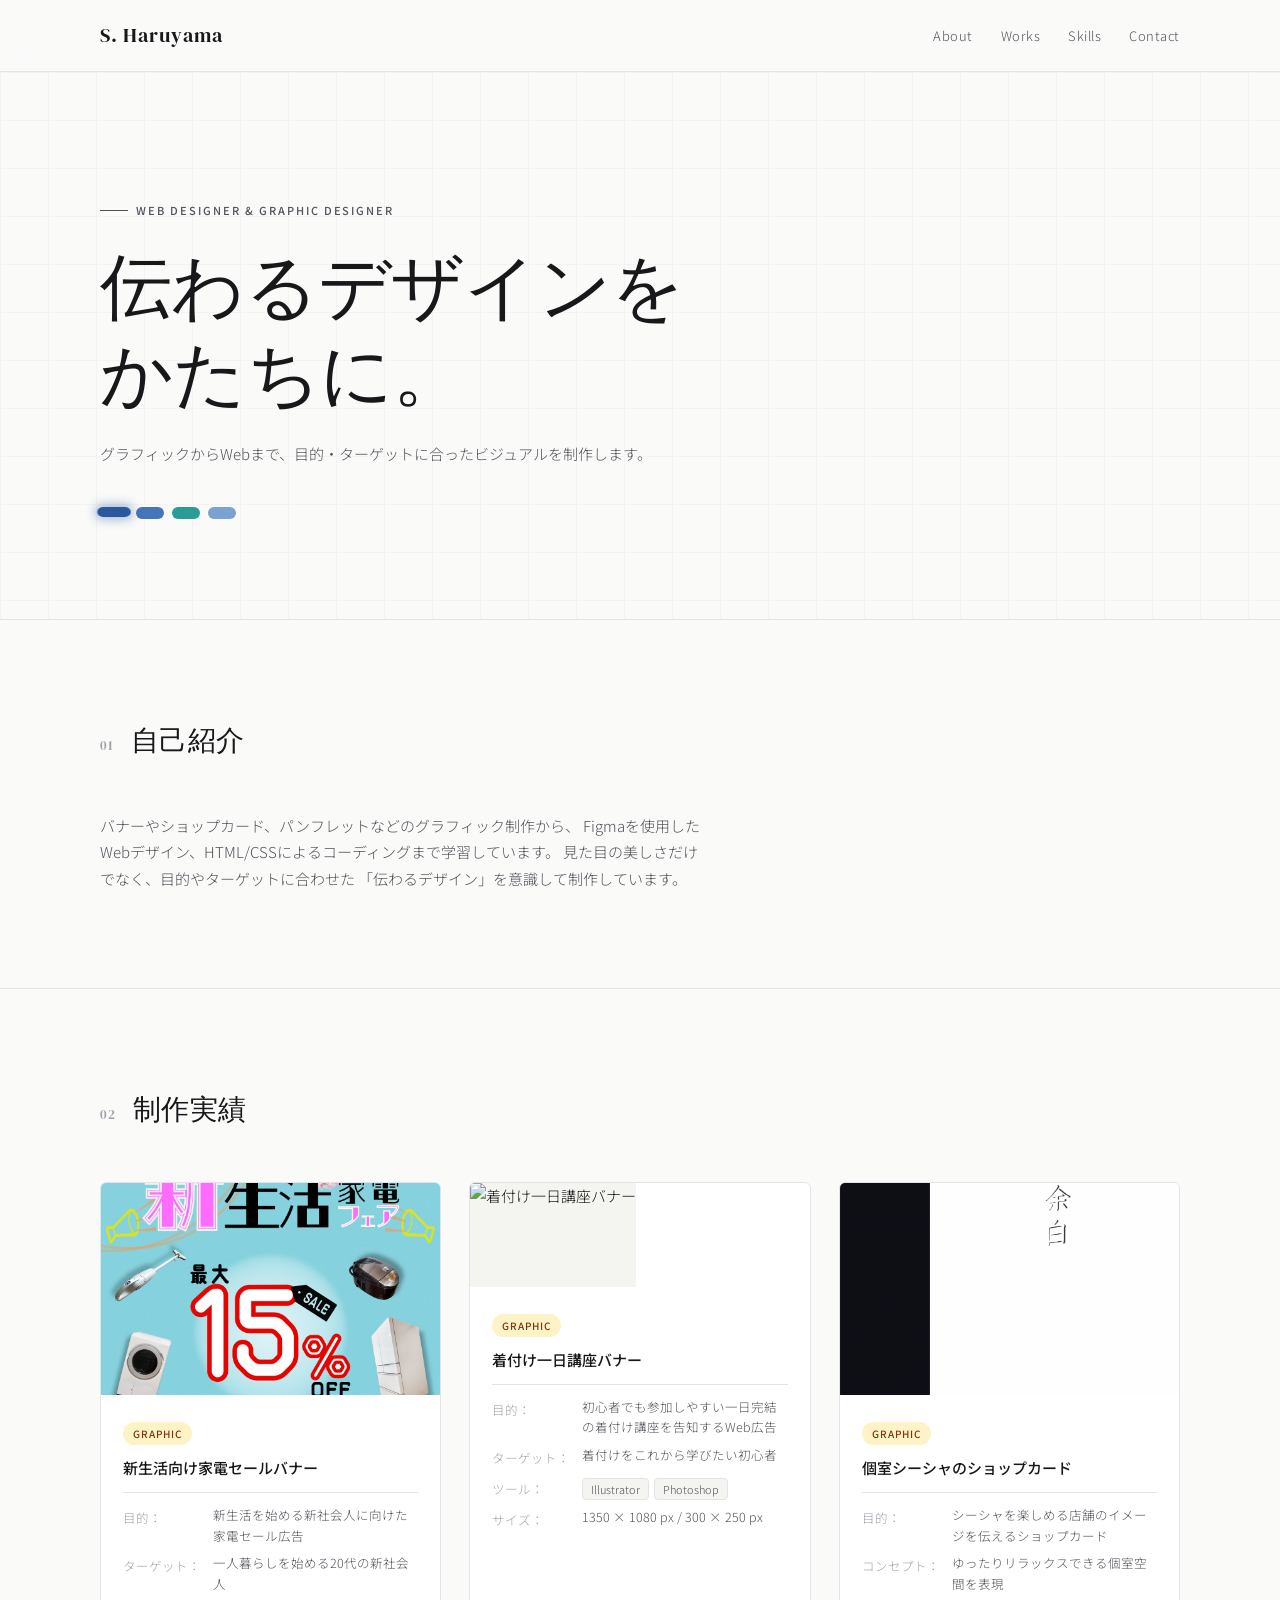
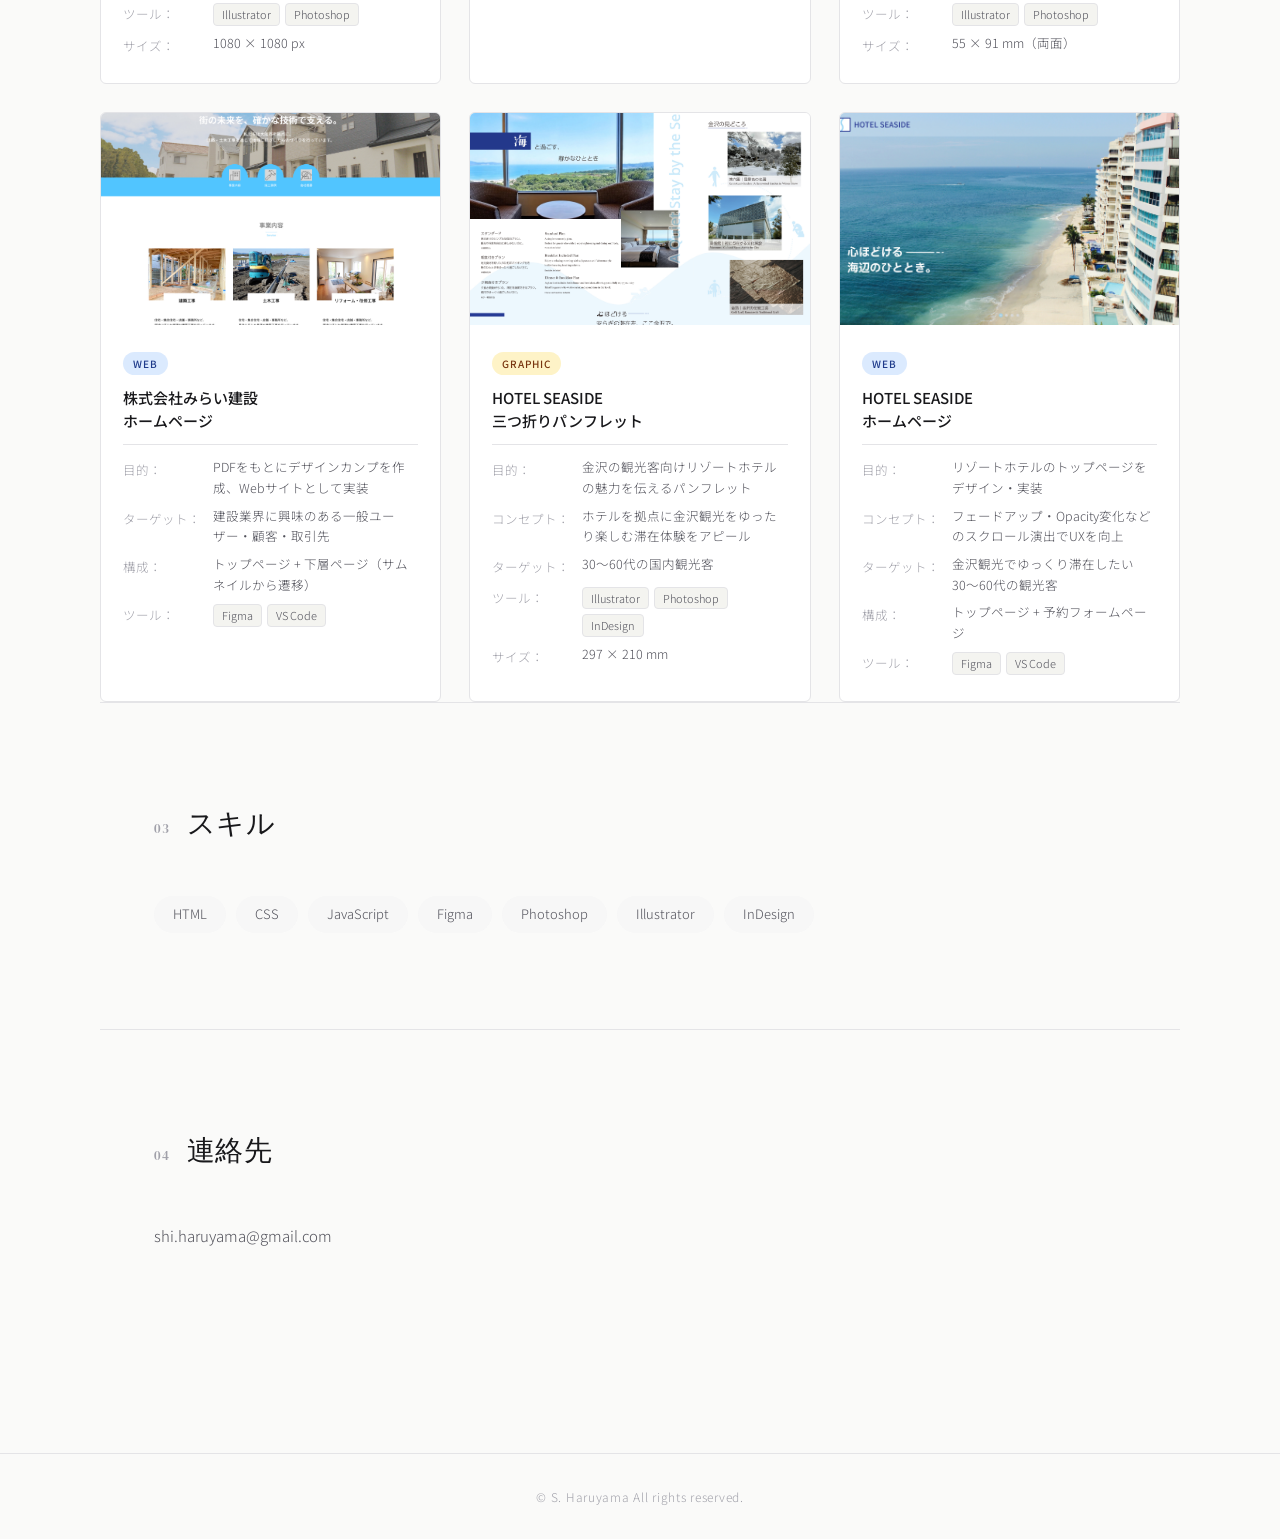
==== index.html @ 465e644e "first commit" ====
<!DOCTYPE html>
<html lang="ja">

<head>
  <meta charset="UTF-8">
  <meta name="viewport" content="width=device-width, initial-scale=1.0">
  <title>Portfolio — Web Designer / Graphic Designer</title>
  <link rel="preconnect" href="https://fonts.googleapis.com">
  <link rel="preconnect" href="https://fonts.gstatic.com" crossorigin>
  <link
    href="https://fonts.googleapis.com/css2?family=DM+Serif+Display:ital@0;1&family=Noto+Sans+JP:wght@300;400;500&display=swap"
    rel="stylesheet">
  <link rel="stylesheet" href="style.css">
</head>

<body>

  <header class="header">
    <div class="container header__inner">
      <h1 class="logo">S. Haruyama</h1>
      <nav aria-label="メインナビゲーション">
        <ul class="nav">
          <li><a href="#about">About</a></li>
          <li><a href="#works">Works</a></li>
          <li><a href="#skills">Skills</a></li>
          <li><a href="#contact">Contact</a></li>
        </ul>
      </nav>
    </div>
  </header>

  <main>

    <!-- HERO -->
    <section class="hero" id="hero" aria-label="イントロダクション">
      <div class="hero__cells" id="cellsLayer" aria-hidden="true"></div>
      <div class="hero__grid-lines" aria-hidden="true"></div>

      <div class="container hero__inner">
        <p class="hero__eyebrow">Web Designer &amp; Graphic Designer</p>
        <h2 class="hero__title">
          伝わるデザインを<br>
          かたちに。
        </h2>
        <p class="hero__desc">
          グラフィックからWebまで、目的・ターゲットに合ったビジュアルを制作します。
        </p>
        <div class="hero__palette" role="group" aria-label="カラーモード選択">
          <button class="palette-btn is-active" data-color="0" aria-label="カラー1（ネイビー）"></button>
          <button class="palette-btn" data-color="1" aria-label="カラー2（ブルー）"></button>
          <button class="palette-btn" data-color="2" aria-label="カラー3（ティール）"></button>
          <button class="palette-btn" data-color="3" aria-label="カラー4（スカイ）"></button>
        </div>
      </div>
    </section>

    <!-- ABOUT -->
    <section id="about" class="section">
      <div class="container">
        <div class="section__header">
          <span class="section__num" aria-hidden="true">01</span>
          <h2 class="section__title">自己紹介</h2>
        </div>
        <p class="about__text">
          バナーやショップカード、パンフレットなどのグラフィック制作から、
          Figmaを使用したWebデザイン、HTML/CSSによるコーディングまで学習しています。
          見た目の美しさだけでなく、目的やターゲットに合わせた
          「伝わるデザイン」を意識して制作しています。
        </p>
      </div>
    </section>

    <!-- WORKS -->
    <section id="works" class="section">
      <div class="container">
        <div class="section__header">
          <span class="section__num" aria-hidden="true">02</span>
          <h2 class="section__title">制作実績</h2>
        </div>

        <div class="works-grid">

          <!-- 作品1 -->
          <article class="work">
            <a href="work01.html" class="link-underline">
              <div class="work__thumb">
                <img src="image/kaden_banner.jpg" alt="新生活向け家電セールバナー">
              </div>
            </a>
            <div class="work__body">
              <div><span class="work__tag work__tag--graphic">Graphic</span></div>
              <a href="work01.html" class="link-underline">
                <h3 class="work__title">新生活向け家電セールバナー</h3>
              </a>
              <hr class="work__divider">
              <dl class="work__info">
                <dt>目的<span aria-hidden="true">：</span></dt>
                <dd>新生活を始める新社会人に向けた家電セール広告</dd>
                <dt>ターゲット<span aria-hidden="true">：</span></dt>
                <dd>一人暮らしを始める20代の新社会人</dd>
                <dt>ツール<span aria-hidden="true">：</span></dt>
                <dd>
                  <div class="badges"><span class="badge">Illustrator</span><span class="badge">Photoshop</span></div>
                </dd>
                <dt>サイズ<span aria-hidden="true">：</span></dt>
                <dd>1080 × 1080 px</dd>
              </dl>
            </div>
          </article>

          <!-- 作品2 -->
          <article class="work">
            <a href="work02.html" class="link-underline">
              <div class="work__thumb">
                <img src="image/kituke_banner.jpg" alt="着付け一日講座バナー">
              </div>
            </a>
            <div class="work__body">
              <div><span class="work__tag work__tag--graphic">Graphic</span></div>
              <a href="work02.html" class="link-underline">
                <h3 class="work__title">着付け一日講座バナー</h3>
              </a>
              <hr class="work__divider">
              <dl class="work__info">
                <dt>目的<span aria-hidden="true">：</span></dt>
                <dd>初心者でも参加しやすい一日完結の着付け講座を告知するWeb広告</dd>
                <dt>ターゲット<span aria-hidden="true">：</span></dt>
                <dd>着付けをこれから学びたい初心者</dd>
                <dt>ツール<span aria-hidden="true">：</span></dt>
                <dd>
                  <div class="badges"><span class="badge">Illustrator</span><span class="badge">Photoshop</span></div>
                </dd>
                <dt>サイズ<span aria-hidden="true">：</span></dt>
                <dd>1350 × 1080 px / 300 × 250 px</dd>
              </dl>
            </div>
          </article>

          <!-- 作品3 -->
          <article class="work">
            <a href="work03.html" class="link-underline">
              <div class="work__thumb">
                <img src="image/yohaku_shisha.png" alt="個室シーシャのショップカード">
              </div>
            </a>
            <div class="work__body">
              <div><span class="work__tag work__tag--graphic">Graphic</span></div>
              <a href="work03.html" class="link-underline">
                <h3 class="work__title">個室シーシャのショップカード</h3>
              </a>
              <hr class="work__divider">
              <dl class="work__info">
                <dt>目的<span aria-hidden="true">：</span></dt>
                <dd>シーシャを楽しめる店舗のイメージを伝えるショップカード</dd>
                <dt>コンセプト<span aria-hidden="true">：</span></dt>
                <dd>ゆったりリラックスできる個室空間を表現</dd>
                <dt>ツール<span aria-hidden="true">：</span></dt>
                <dd>
                  <div class="badges"><span class="badge">Illustrator</span><span class="badge">Photoshop</span></div>
                </dd>
                <dt>サイズ<span aria-hidden="true">：</span></dt>
                <dd>55 × 91 mm（両面）</dd>
              </dl>
            </div>
          </article>

          <!-- 作品4 -->
          <article class="work">
            <a href="https://shiharuyama.github.io/mirai/" target="_blank" rel="noopener" class="link-underline">
              <div class="work__thumb">
                <img src="image/mirai_PC.jpg" alt="株式会社みらい建設 ホームページ">
              </div>
            </a>
            <div class="work__body">
              <div><span class="work__tag work__tag--web">Web</span></div>
              <a href="https://shiharuyama.github.io/mirai/" target="_blank" rel="noopener" class="link-underline">
                <h3 class="work__title">株式会社みらい建設<br>ホームページ</h3>
              </a>
              <hr class="work__divider">
              <dl class="work__info">
                <dt>目的<span aria-hidden="true">：</span></dt>
                <dd>PDFをもとにデザインカンプを作成、Webサイトとして実装</dd>
                <dt>ターゲット<span aria-hidden="true">：</span></dt>
                <dd>建設業界に興味のある一般ユーザー・顧客・取引先</dd>
                <dt>構成<span aria-hidden="true">：</span></dt>
                <dd>トップページ + 下層ページ（サムネイルから遷移）</dd>
                <dt>ツール<span aria-hidden="true">：</span></dt>
                <dd>
                  <div class="badges"><span class="badge">Figma</span><span class="badge">VS Code</span></div>
                </dd>
              </dl>
            </div>
          </article>

          <!-- 作品5 -->
          <article class="work">
            <a href="work05.html" class="link-underline">
              <div class="work__thumb">
                <img src="image/hotel_pamphlet2.jpg" alt="HOTEL SEASIDE 三つ折りパンフレット">
              </div>
            </a>
            <div class="work__body">
              <div><span class="work__tag work__tag--graphic">Graphic</span></div>
              <a href="work05.html" class="link-underline">
                <h3 class="work__title">HOTEL SEASIDE<br>三つ折りパンフレット</h3>
              </a>
              <hr class="work__divider">
              <dl class="work__info">
                <dt>目的<span aria-hidden="true">：</span></dt>
                <dd>金沢の観光客向けリゾートホテルの魅力を伝えるパンフレット</dd>
                <dt>コンセプト<span aria-hidden="true">：</span></dt>
                <dd>ホテルを拠点に金沢観光をゆったり楽しむ滞在体験をアピール</dd>
                <dt>ターゲット<span aria-hidden="true">：</span></dt>
                <dd>30〜60代の国内観光客</dd>
                <dt>ツール<span aria-hidden="true">：</span></dt>
                <dd>
                  <div class="badges"><span class="badge">Illustrator</span><span class="badge">Photoshop</span><span
                      class="badge">InDesign</span></div>
                </dd>
                <dt>サイズ<span aria-hidden="true">：</span></dt>
                <dd>297 × 210 mm</dd>
              </dl>
            </div>
          </article>

          <!-- 作品6 -->
          <article class="work">
            <a href="https://shiharuyama.github.io/HOTEL-SEASIDE/" target="_blank" rel="noopener"
              class="link-underline">
              <div class="work__thumb">
                <img src="image/hotel_PC.jpg" alt="HOTEL SEASIDE ホームページ">
              </div>
            </a>
            <div class="work__body">
              <div><span class="work__tag work__tag--web">Web</span></div>
              <a href="https://shiharuyama.github.io/HOTEL-SEASIDE/" target="_blank" rel="noopener"
                class="link-underline">
                <h3 class="work__title">HOTEL SEASIDE<br>ホームページ</h3>
              </a>
              <hr class="work__divider">
              <dl class="work__info">
                <dt>目的<span aria-hidden="true">：</span></dt>
                <dd>リゾートホテルのトップページをデザイン・実装</dd>
                <dt>コンセプト<span aria-hidden="true">：</span></dt>
                <dd>フェードアップ・Opacity変化などのスクロール演出でUXを向上</dd>
                <dt>ターゲット<span aria-hidden="true">：</span></dt>
                <dd>金沢観光でゆっくり滞在したい30〜60代の観光客</dd>
                <dt>構成<span aria-hidden="true">：</span></dt>
                <dd>トップページ + 予約フォームページ</dd>
                <dt>ツール<span aria-hidden="true">：</span></dt>
                <dd>
                  <div class="badges"><span class="badge">Figma</span><span class="badge">VS Code</span></div>
                </dd>
              </dl>
            </div>
          </article>
        </div>
        <!-- SKILLS -->
        <section id="skills" class="section">
          <div class="container">
            <div class="section__header">
              <span class="section__num" aria-hidden="true">03</span>
              <h2 class="section__title">スキル</h2>
            </div>
            <ul class="skills" aria-label="使用ツール・スキル一覧">
              <li>HTML</li>
              <li>CSS</li>
              <li>JavaScript</li>
              <li>Figma</li>
              <li>Photoshop</li>
              <li>Illustrator</li>
              <li>InDesign</li>
            </ul>
          </div>
        </section>

        <!-- CONTACT -->
        <section id="contact" class="section">
          <div class="container">
            <div class="section__header">
              <span class="section__num" aria-hidden="true">04</span>
              <h2 class="section__title">連絡先</h2>
            </div>
            <p class="contact__text">shi.haruyama@gmail.com</p>
          </div>
        </section>

  </main>

  <footer class="footer">
    <p>© S. Haruyama All rights reserved.</p>
  </footer>

  <script src="script.js"></script>

</body>

</html>
---- style.css ----
/* ─────────────────────────────────────
   TOKENS
───────────────────────────────────── */
:root {
    --ink: #18181b;
    --ink-2: #52525b;
    --ink-3: #a1a1aa;
    --paper: #fafaf9;
    --paper-2: #f4f4f0;
    --line: #e4e4e7;
    --tag-graphic-bg: #fef3c7;
    --tag-graphic-tx: #78350f;
    --tag-web-bg: #dbeafe;
    --tag-web-tx: #1e3a8a;
    --transition: .22s ease;

    --c1: #2a589f;
    --c2: #4775ba;
    --c3: #2b9c94;
    --c4: #7ca2d3;

    --cell: 48px;
}

/* ─────────────────────────────────────
   RESET
───────────────────────────────────── */
*,
*::before,
*::after {
    box-sizing: border-box;
    margin: 0;
    padding: 0;
}

html {
    scroll-behavior: smooth;
    -webkit-text-size-adjust: 100%;
}

body {
    font-family: 'Noto Sans JP', 'Hiragino Kaku Gothic ProN', sans-serif;
    font-weight: 300;
    font-size: 15px;
    line-height: 1.75;
    color: var(--ink);
    background: var(--paper);
    overflow-x: hidden;
    line-break: strict;
}

a {
    color: inherit;
    text-decoration: none;
}

/* ─────────────────────────────────────
   LAYOUT
───────────────────────────────────── */
.container {
    width: min(90%, 1080px);
    margin-inline: auto;
}

/* ─────────────────────────────────────
   HEADER
───────────────────────────────────── */
.header {
    position: sticky;
    top: 0;
    z-index: 100;
    background: rgba(250, 250, 249, .70);
    backdrop-filter: blur(12px);
    -webkit-backdrop-filter: blur(12px);
    border-bottom: 1px solid var(--line);
}

.header__inner {
    display: flex;
    align-items: center;
    justify-content: space-between;
    gap: 16px;
    padding-block: 18px;
    flex-wrap: wrap;
}

.logo {
    font-family: 'DM Serif Display', serif;
    font-size: 20px;
    font-weight: 400;
    letter-spacing: .05em;
}

.nav {
    list-style: none;
    display: flex;
    gap: 28px;
}

.nav a {
    font-size: 13px;
    color: var(--ink-2);
    letter-spacing: .04em;
    transition: color var(--transition);
}

.nav a:hover {
    color: var(--ink);
}

/* ─────────────────────────────────────
   HERO
───────────────────────────────────── */
.hero {
    padding: 120px 0 100px;
    position: relative;
    overflow: hidden;
    isolation: isolate;
    display: flex;
    align-items: center;
    min-height: 420px;
}

/* 升目レイヤー */
.hero__cells {
    position: absolute;
    inset: 0;
    display: grid;
    z-index: 0;
    pointer-events: none;
}

.cell {
    width: var(--cell);
    height: var(--cell);
    transition: background-color 0.3s ease;
    will-change: background-color;
}

/* グリッド線 */
.hero__grid-lines {
    position: absolute;
    inset: 0;
    background-image:
        linear-gradient(var(--line) 1px, transparent 1px),
        linear-gradient(90deg, var(--line) 1px, transparent 1px);
    background-size: var(--cell) var(--cell);
    opacity: 0.28;
    pointer-events: none;
    z-index: 1;
}

.hero__inner {
    position: relative;
    z-index: 10;
}

.hero__eyebrow {
    display: inline-flex;
    align-items: center;
    gap: 8px;
    font-size: 11px;
    font-weight: 500;
    letter-spacing: .18em;
    text-transform: uppercase;
    color: var(--ink-2);
    margin-bottom: 24px;
    animation: fadeUp .6s ease both;
}

.hero__eyebrow::before {
    content: '';
    display: block;
    width: 28px;
    height: 1px;
    background: var(--ink-2);
}

.hero__title {
    font-family: 'DM Serif Display', serif;
    font-size: clamp(42px, 6vw, 72px);
    font-weight: 400;
    line-height: 1.2;
    letter-spacing: -.01em;
    margin-bottom: 24px;
    animation: fadeUp .6s .1s ease both;
}

.hero__desc {
    font-size: 15px;
    color: var(--ink-2);
    word-break: keep-all;
    animation: fadeUp .6s .2s ease both;
    margin-bottom: 40px;
}

/* パレットボタン */
.hero__palette {
    display: flex;
    gap: 8px;
    animation: fadeUp .6s .3s ease both;
}

.palette-btn {
    display: block;
    width: 28px;
    height: 12px;
    border-radius: 99px;
    border: none;
    cursor: pointer;
    padding: 0;
    transition: transform 0.2s ease, height 0.2s ease, box-shadow 0.2s ease;
    outline: none;
}

.palette-btn:nth-child(1) {
    background: var(--c1);
}

.palette-btn:nth-child(2) {
    background: var(--c2);
}

.palette-btn:nth-child(3) {
    background: var(--c3);
}

.palette-btn:nth-child(4) {
    background: var(--c4);
}

.palette-btn:hover {
    transform: scaleX(1.15);
    height: 12px;
}

.palette-btn.is-active {
    height: 10px;
    transform: scaleX(1.2);
}

.palette-btn:nth-child(1).is-active {
    box-shadow: 0 0 10px 2px rgba(42, 88, 159, .45);
}

.palette-btn:nth-child(2).is-active {
    box-shadow: 0 0 10px 2px rgba(71, 117, 186, .45);
}

.palette-btn:nth-child(3).is-active {
    box-shadow: 0 0 10px 2px rgba(43, 156, 148, .45);
}

.palette-btn:nth-child(4).is-active {
    box-shadow: 0 0 10px 2px rgba(124, 162, 211, .45);
}

/* ─────────────────────────────────────
   SECTION COMMON
───────────────────────────────────── */
.section {
    padding-block: 96px;
    border-top: 1px solid var(--line);
}

.section__header {
    display: flex;
    align-items: baseline;
    gap: 16px;
    margin-bottom: 48px;
}

.section__num {
    font-family: 'DM Serif Display', serif;
    font-size: 13px;
    color: var(--ink-3);
    letter-spacing: .1em;
}

.section__title {
    font-family: 'DM Serif Display', serif;
    font-size: 28px;
    font-weight: 400;
    letter-spacing: .02em;
}

/* ─────────────────────────────────────
   ABOUT
───────────────────────────────────── */
.about__text {
    max-width: 600px;
    color: var(--ink-2);
}

/* ─────────────────────────────────────
   WORKS GRID
───────────────────────────────────── */
.works-grid {
    display: grid;
    grid-template-columns: repeat(3, 1fr);
    gap: 28px;
}

/* ─────────────────────────────────────
   WORK CARD
───────────────────────────────────── */
.work {
    background: #fff;
    border: 1px solid var(--line);
    border-radius: 6px;
    overflow: hidden;
    display: flex;
    flex-direction: column;
    transition: transform var(--transition), box-shadow var(--transition), border-color var(--transition);
}

.work:hover {
    transform: translateY(-5px);
    box-shadow: 0 12px 32px rgba(0, 0, 0, .07);
    border-color: #d4d4d8;
}

.work__thumb {
    width: 100%;
    aspect-ratio: 16 / 10;
    background: var(--paper-2);
    overflow: hidden;
    flex-shrink: 0;
    position: relative;
}

.work__thumb img {
    width: 100%;
    height: 100%;
    object-fit: cover;
    display: block;
    transition: transform .4s ease;
}

.work:hover .work__thumb img {
    transform: scale(1.04);
}

.work__thumb:not(:has(img))::after,
.work__thumb:has(img[src=""])::after {
    content: 'No Image';
    position: absolute;
    inset: 0;
    display: flex;
    align-items: center;
    justify-content: center;
    font-size: 11px;
    letter-spacing: .1em;
    color: var(--ink-3);
}

.work__body {
    padding: 24px 22px 26px;
    display: flex;
    flex-direction: column;
    gap: 12px;
    flex: 1;
}

.work__tag {
    display: inline-block;
    font-size: 10px;
    font-weight: 500;
    letter-spacing: .1em;
    text-transform: uppercase;
    padding: 3px 10px;
    border-radius: 20px;
}

.work__tag--graphic {
    background: var(--tag-graphic-bg);
    color: var(--tag-graphic-tx);
}

.work__tag--web {
    background: var(--tag-web-bg);
    color: var(--tag-web-tx);
}

.work__title {
    font-size: 15px;
    font-weight: 500;
    line-height: 1.5;
}

.link-underline {
  position: relative;
  display: inline-block;
  width: fit-content;
}

.link-underline::after {
  content: "";
  position: absolute;
  left: 0;
  bottom: -2px;
  width: 100%;
  height: 1px;
  background: currentColor;

  transform: scaleX(0);
  transform-origin: left;
  transition: transform 0.3s ease;
}

.link-underline:hover::after {
  transform: scaleX(1);
}


.work__divider {
    width: 100%;
    height: 1px;
    background: var(--line);
    border: none;
}

.work__info {
    display: grid;
    grid-template-columns: auto 1fr;
    column-gap: 12px;
    row-gap: 7px;
    font-size: 12.5px;
}

.work__info dt {
    color: var(--ink-3);
    white-space: nowrap;
    display: flex;
    align-items: flex-start;
    padding-top: 2px;
}

.work__info dd {
    color: var(--ink-2);
    line-height: 1.65;
}

.badges {
    display: flex;
    flex-wrap: wrap;
    gap: 5px;
    margin-top: 2px;
}

.badge {
    font-size: 11px;
    color: var(--ink-2);
    background: var(--paper-2);
    border: 1px solid var(--line);
    padding: 2px 8px;
    border-radius: 4px;
    line-height: 1.5;
}

/* ─────────────────────────────────────
   SKILLS
───────────────────────────────────── */
.skills {
    list-style: none;
    display: flex;
    flex-wrap: wrap;
    gap: 10px;
}

.skills li {
    font-size: 13px;
    color: var(--ink-2);
    border: 1px solid transparent;
    background: #f7f7f7;
    padding: 6px 18px;
    border-radius: 40px;
    transition: background var(--transition), border-color var(--transition);
}

.skills li:hover {
    background: rgba(0, 0, 0, 0.05);
    border-color: rgba(0, 0, 0, 0.1);
}

/* ─────────────────────────────────────
   CONTACT
───────────────────────────────────── */
.contact__text {
    color: var(--ink-2);
    margin-bottom: 12px;
}
/* ─────────────────────────────────────
   FOOTER
───────────────────────────────────── */
.footer {
    border-top: 1px solid var(--line);
    padding-block: 32px;
    text-align: center;
    font-size: 12px;
    color: var(--ink-3);
    letter-spacing: .06em;
}

/* ─────────────────────────────────────
   ANIMATION
───────────────────────────────────── */
@keyframes fadeUp {
    from {
        opacity: 0;
        transform: translateY(16px);
    }

    to {
        opacity: 1;
        transform: translateY(0);
    }
}

/* ─────────────────────────────────────
   RESPONSIVE
───────────────────────────────────── */
@media (max-width: 960px) {
    .works-grid {
        grid-template-columns: repeat(2, 1fr);
    }
}

@media (max-width: 600px) {
    .header__inner {
        padding-block: 14px;
    }

    .nav {
        gap: 16px;
    }

    .nav a {
        font-size: 12px;
    }

    .hero {
        padding: 72px 0 64px;
    }

    .works-grid {
        grid-template-columns: 1fr;
    }

    .section__title {
        font-size: 22px;
    }

    .section {
        padding-block: 64px;
    }
}
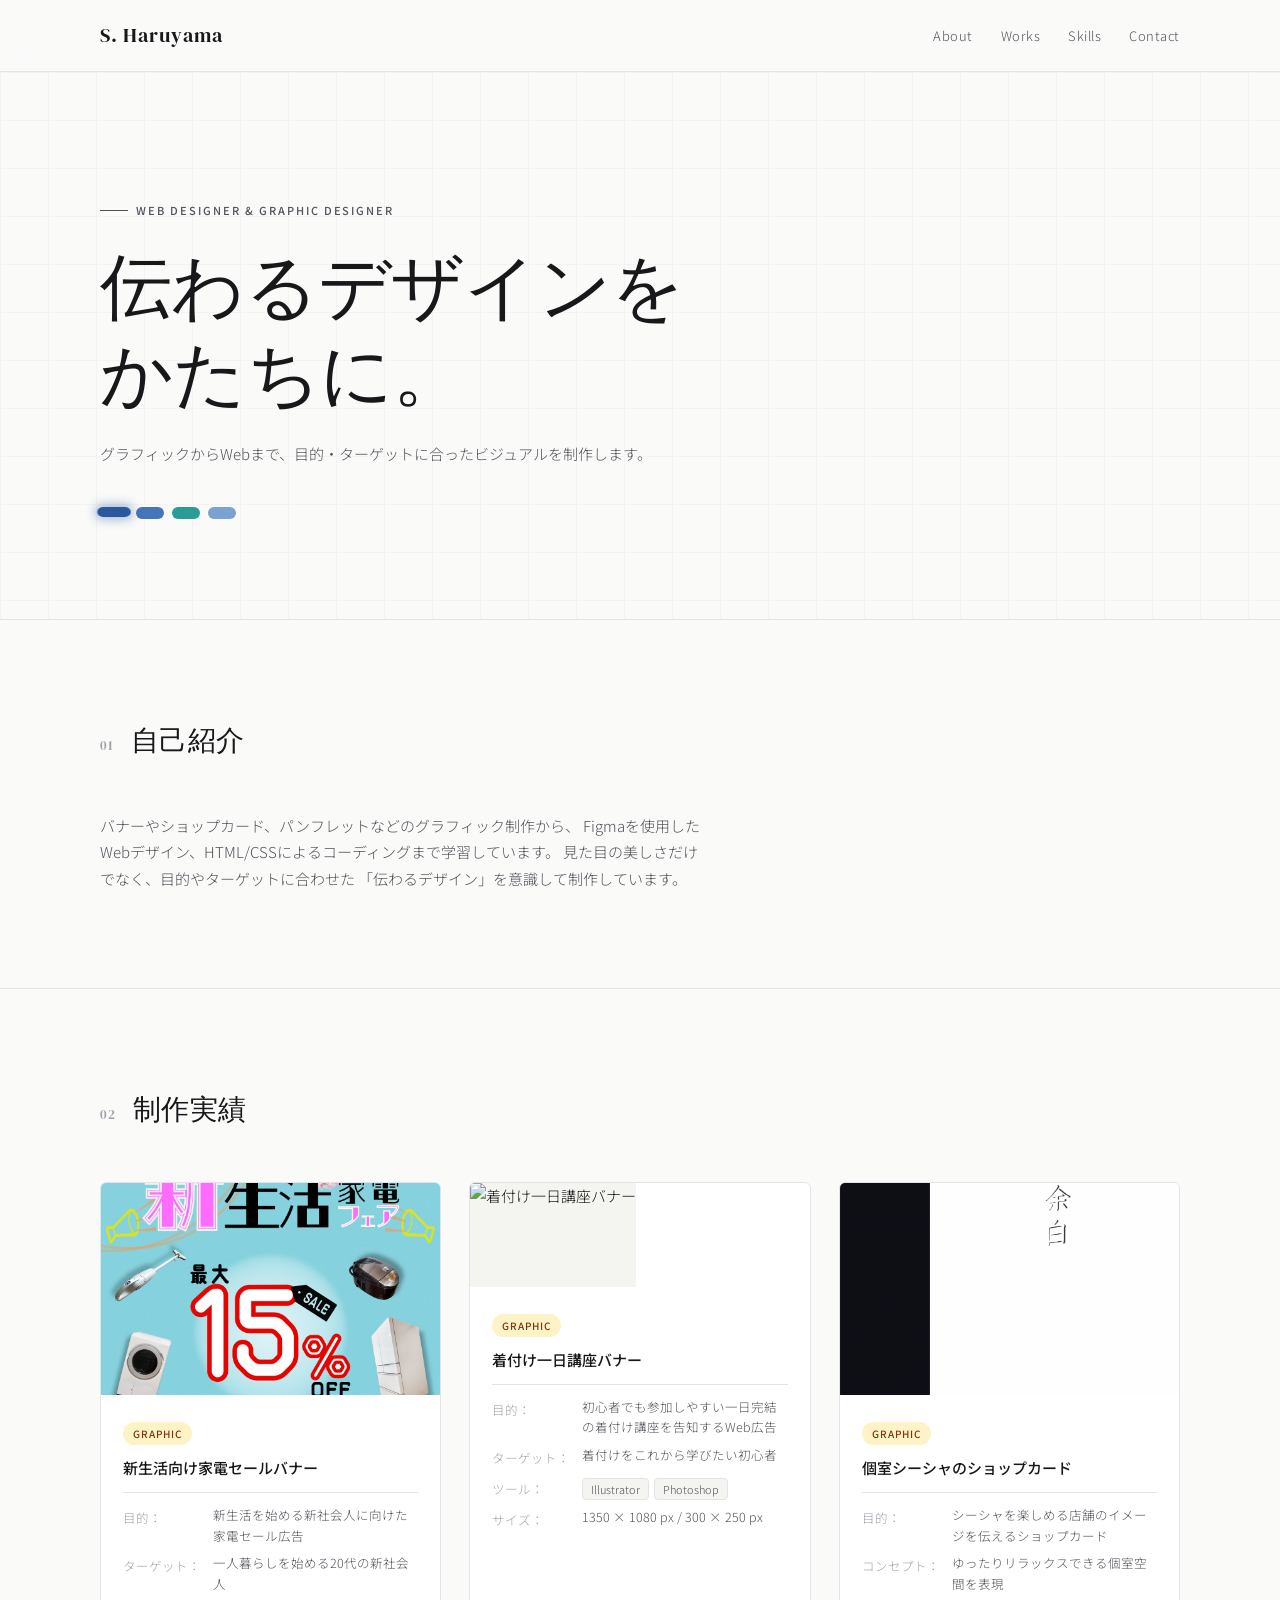
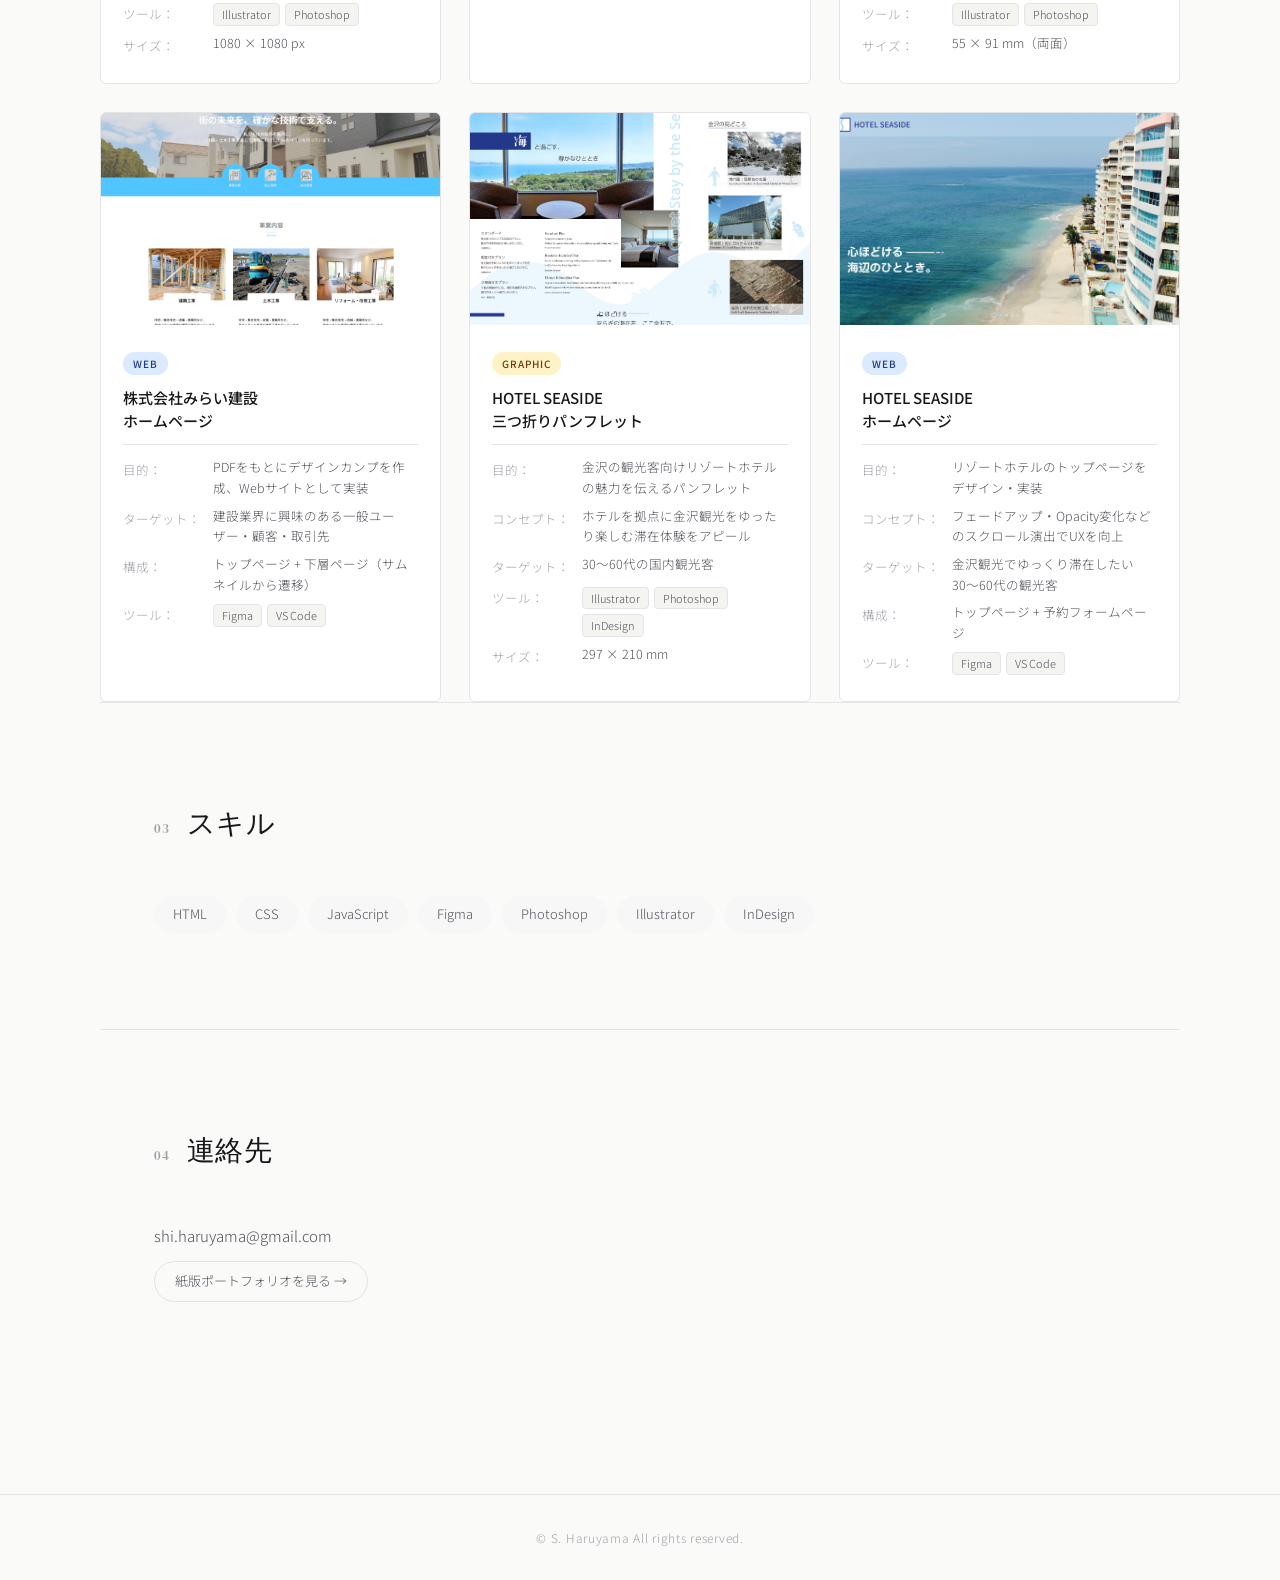
==== commit f88e3952: "add work04, work06, portfolio print link" ====
--- a/index.html
+++ b/index.html
@@ -282,6 +282,9 @@
               <h2 class="section__title">連絡先</h2>
             </div>
             <p class="contact__text">shi.haruyama@gmail.com</p>
+            <a href="https://drive.google.com/file/d/1zNnY1Y2fSuMm6qxOGU6v32nCkeVWgcn7/view?usp=drive_link" target="_blank" rel="noopener" class="portfolio-btn">
+              紙版ポートフォリオを見る →
+            </a>
           </div>
         </section>
 
--- a/style.css
+++ b/style.css
@@ -490,6 +490,22 @@
     color: var(--ink-2);
     margin-bottom: 12px;
 }
+
+.portfolio-btn {
+    display: inline-block;
+    font-size: 13px;
+    color: var(--ink-2);
+    border: 1px solid var(--line);
+    padding: 8px 20px;
+    border-radius: 40px;
+    transition: background var(--transition), border-color var(--transition);
+}
+
+.portfolio-btn:hover {
+    background: rgba(0, 0, 0, 0.05);
+    border-color: rgba(0, 0, 0, 0.1);
+}
+
 /* ─────────────────────────────────────
    FOOTER
 ───────────────────────────────────── */
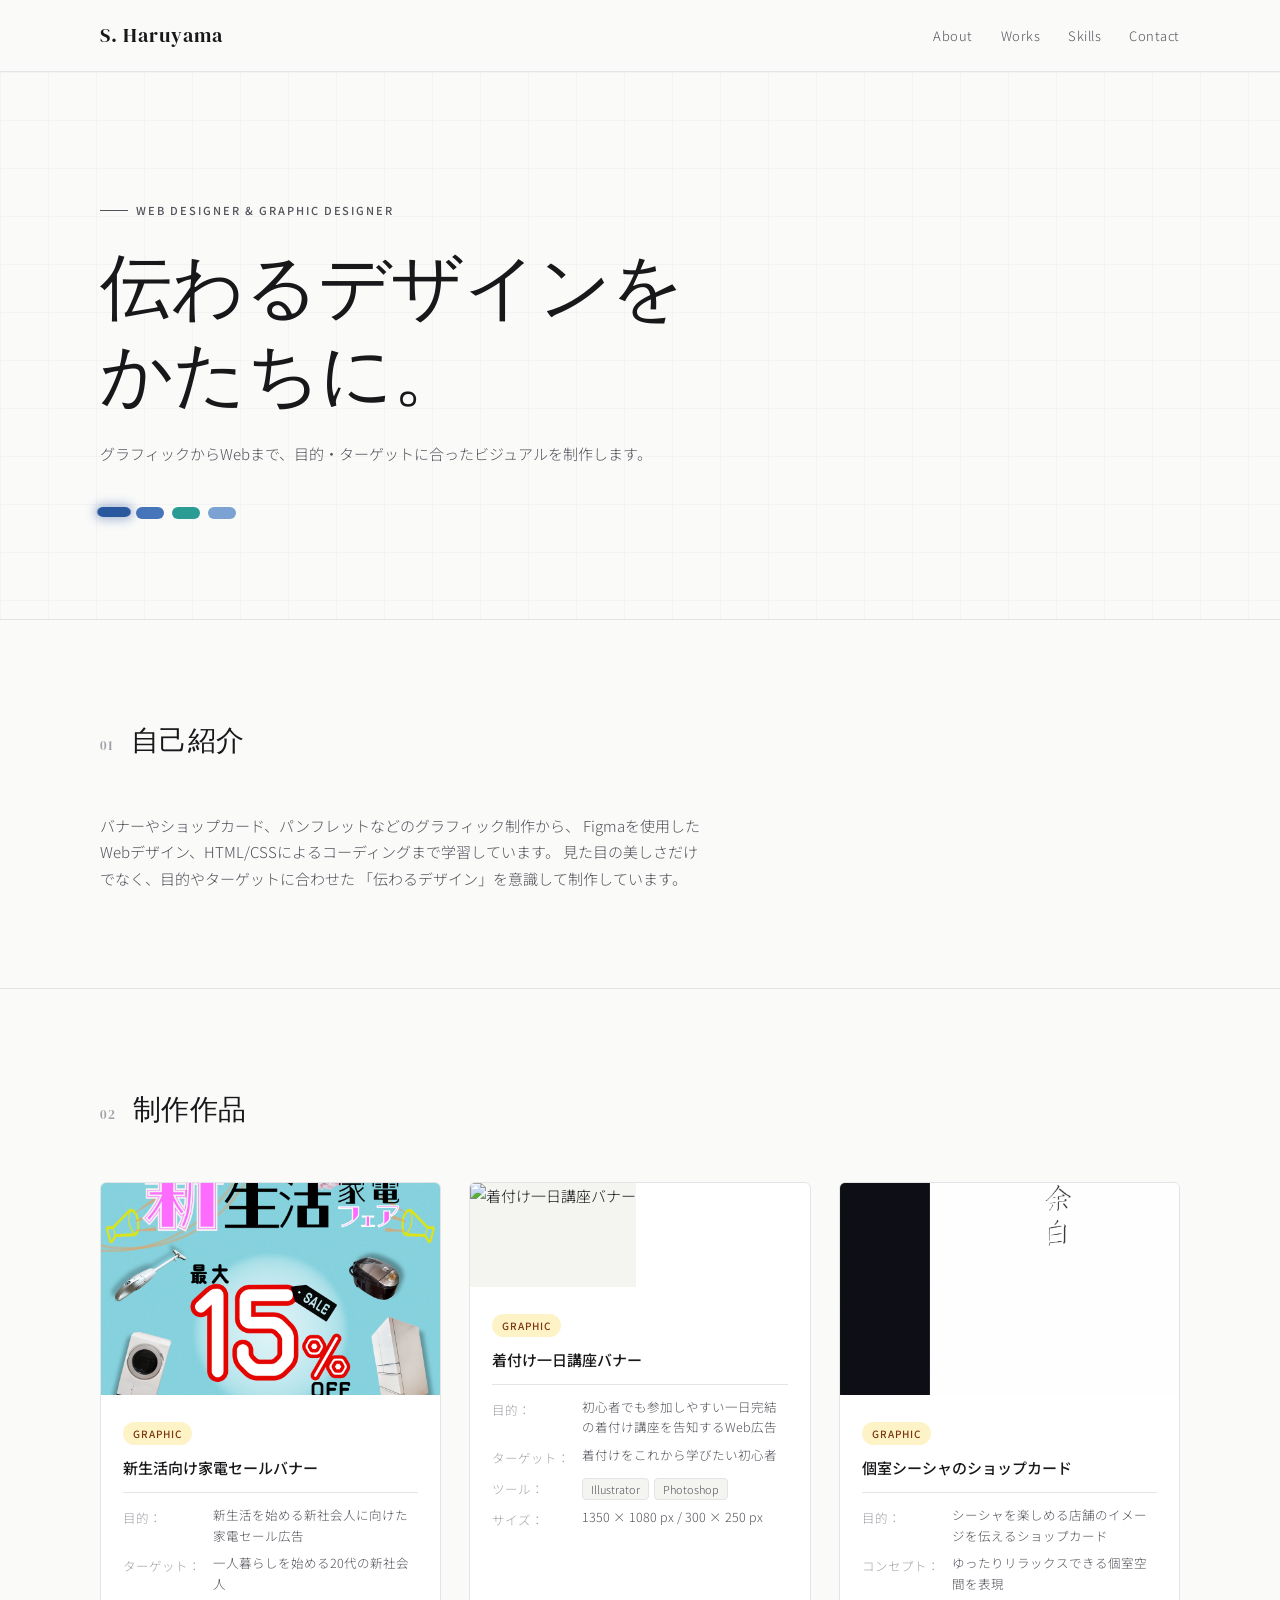
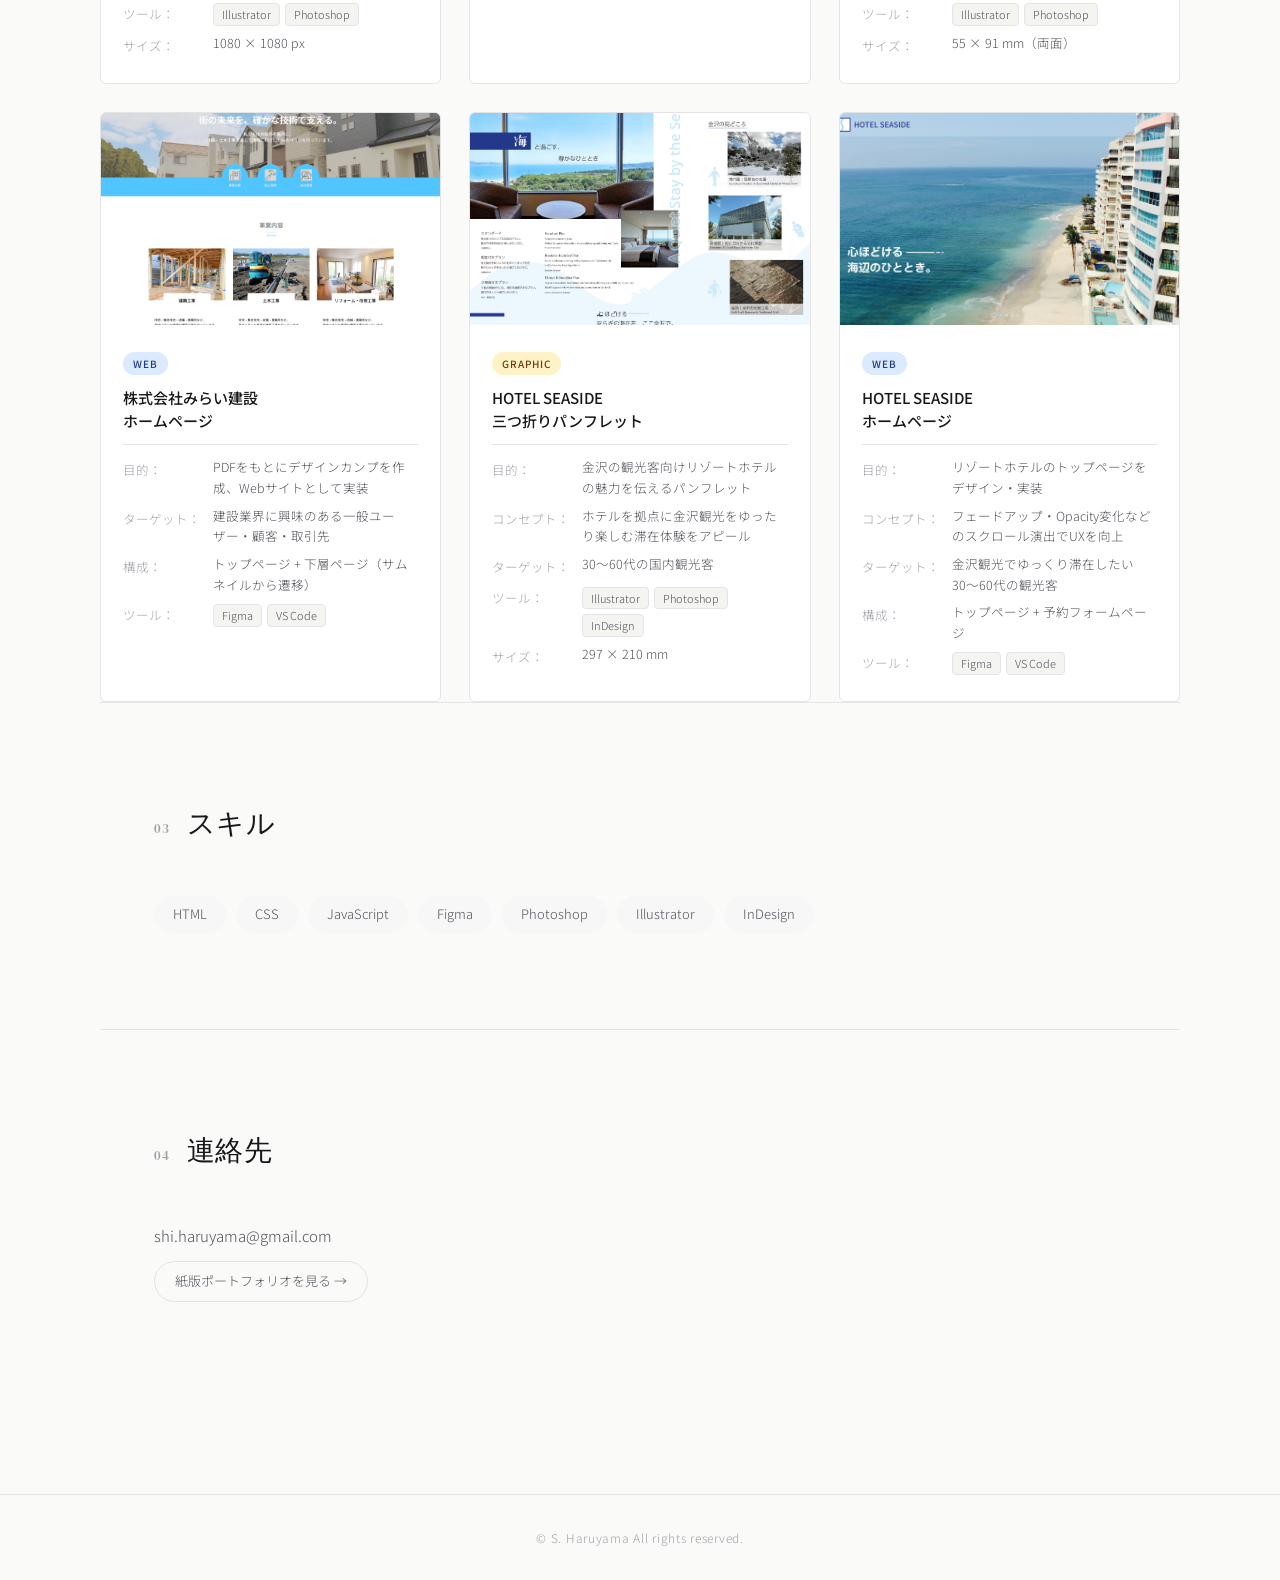
==== commit 04e4b455: "Update index.html" ====
--- a/index.html
+++ b/index.html
@@ -75,7 +75,7 @@
       <div class="container">
         <div class="section__header">
           <span class="section__num" aria-hidden="true">02</span>
-          <h2 class="section__title">制作実績</h2>
+          <h2 class="section__title">制作作品</h2>
         </div>
 
         <div class="works-grid">
@@ -298,4 +298,4 @@
 
 </body>
 
-</html>+</html>
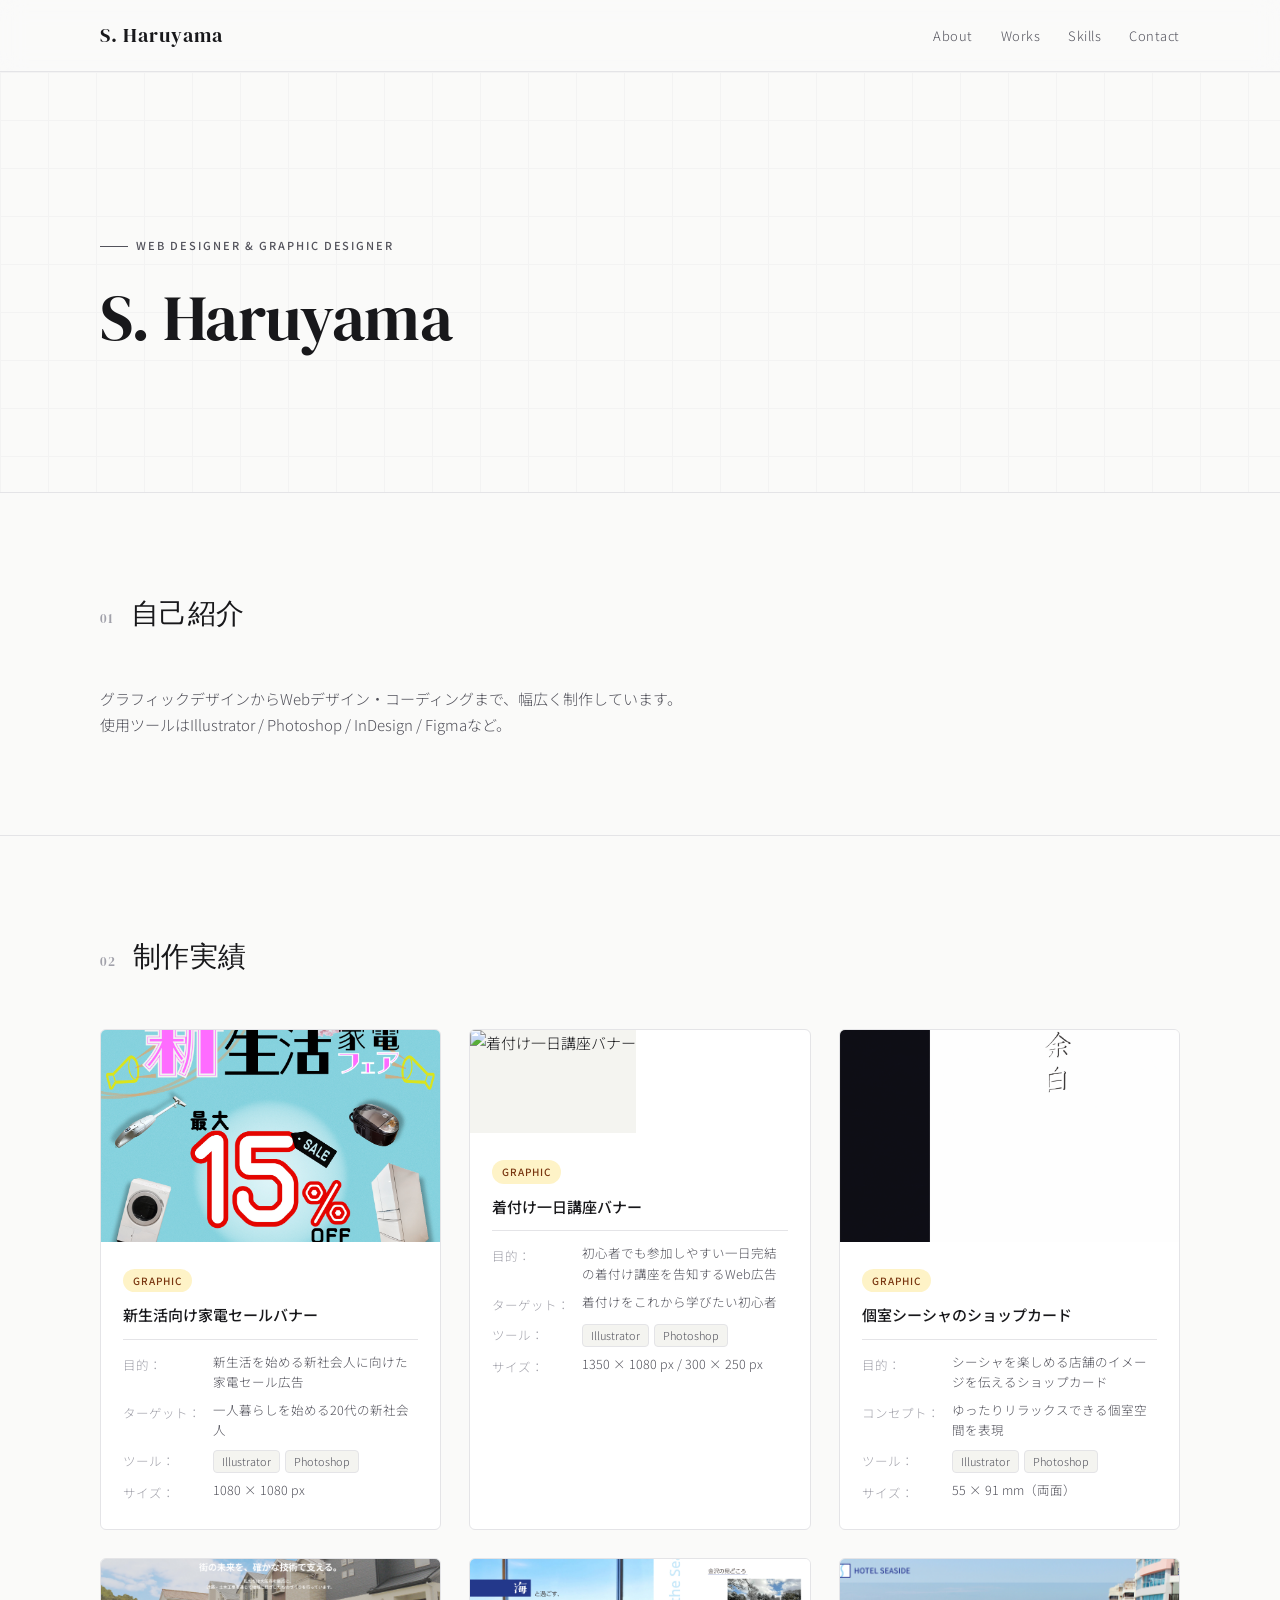
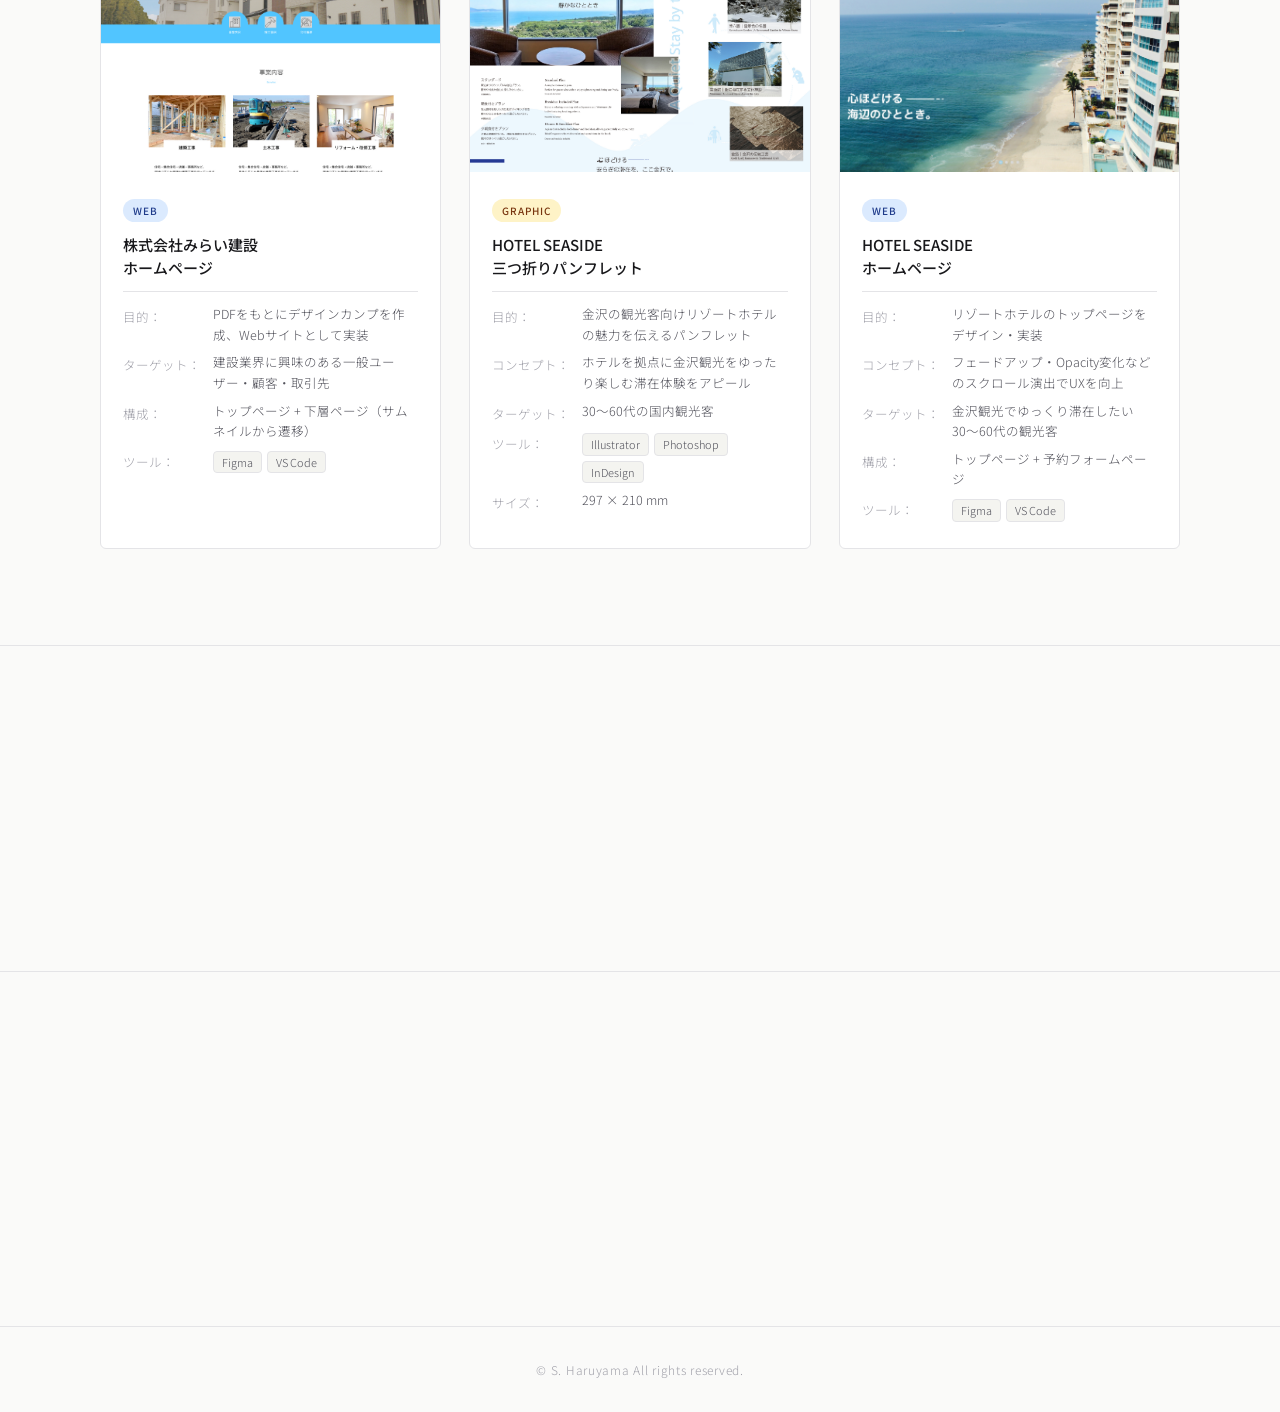
==== commit 19acf3c3: "fix" ====
--- a/index.html
+++ b/index.html
@@ -11,6 +11,7 @@
     href="https://fonts.googleapis.com/css2?family=DM+Serif+Display:ital@0;1&family=Noto+Sans+JP:wght@300;400;500&display=swap"
     rel="stylesheet">
   <link rel="stylesheet" href="style.css">
+  <script src="script.js" defer></script>
 </head>
 
 <body>
@@ -33,39 +34,24 @@
 
     <!-- HERO -->
     <section class="hero" id="hero" aria-label="イントロダクション">
-      <div class="hero__cells" id="cellsLayer" aria-hidden="true"></div>
       <div class="hero__grid-lines" aria-hidden="true"></div>
 
       <div class="container hero__inner">
-        <p class="hero__eyebrow">Web Designer &amp; Graphic Designer</p>
-        <h2 class="hero__title">
-          伝わるデザインを<br>
-          かたちに。
-        </h2>
-        <p class="hero__desc">
-          グラフィックからWebまで、目的・ターゲットに合ったビジュアルを制作します。
-        </p>
-        <div class="hero__palette" role="group" aria-label="カラーモード選択">
-          <button class="palette-btn is-active" data-color="0" aria-label="カラー1（ネイビー）"></button>
-          <button class="palette-btn" data-color="1" aria-label="カラー2（ブルー）"></button>
-          <button class="palette-btn" data-color="2" aria-label="カラー3（ティール）"></button>
-          <button class="palette-btn" data-color="3" aria-label="カラー4（スカイ）"></button>
-        </div>
+        <p class="hero__eyebrow fade-up">Web Designer &amp; Graphic Designer</p>
+        <h2 class="hero__title fade-up" style="transition-delay:.05s">S. Haruyama</h2>
       </div>
     </section>
 
     <!-- ABOUT -->
     <section id="about" class="section">
       <div class="container">
-        <div class="section__header">
+        <div class="section__header fade-up">
           <span class="section__num" aria-hidden="true">01</span>
           <h2 class="section__title">自己紹介</h2>
         </div>
-        <p class="about__text">
-          バナーやショップカード、パンフレットなどのグラフィック制作から、
-          Figmaを使用したWebデザイン、HTML/CSSによるコーディングまで学習しています。
-          見た目の美しさだけでなく、目的やターゲットに合わせた
-          「伝わるデザイン」を意識して制作しています。
+        <p class="about__text fade-up" style="transition-delay:.05s">
+          グラフィックデザインからWebデザイン・コーディングまで、幅広く制作しています。<br>
+          使用ツールはIllustrator / Photoshop / InDesign / Figmaなど。
         </p>
       </div>
     </section>
@@ -73,15 +59,15 @@
     <!-- WORKS -->
     <section id="works" class="section">
       <div class="container">
-        <div class="section__header">
+        <div class="section__header fade-up">
           <span class="section__num" aria-hidden="true">02</span>
-          <h2 class="section__title">制作作品</h2>
+          <h2 class="section__title">制作実績</h2>
         </div>
 
         <div class="works-grid">
 
           <!-- 作品1 -->
-          <article class="work">
+          <article class="work fade-up" style="transition-delay:.05s">
             <a href="work01.html" class="link-underline">
               <div class="work__thumb">
                 <img src="image/kaden_banner.jpg" alt="新生活向け家電セールバナー">
@@ -109,7 +95,7 @@
           </article>
 
           <!-- 作品2 -->
-          <article class="work">
+          <article class="work fade-up" style="transition-delay:.1s">
             <a href="work02.html" class="link-underline">
               <div class="work__thumb">
                 <img src="image/kituke_banner.jpg" alt="着付け一日講座バナー">
@@ -137,7 +123,7 @@
           </article>
 
           <!-- 作品3 -->
-          <article class="work">
+          <article class="work fade-up" style="transition-delay:.15s">
             <a href="work03.html" class="link-underline">
               <div class="work__thumb">
                 <img src="image/yohaku_shisha.png" alt="個室シーシャのショップカード">
@@ -165,7 +151,7 @@
           </article>
 
           <!-- 作品4 -->
-          <article class="work">
+          <article class="work fade-up" style="transition-delay:.2s">
             <a href="https://shiharuyama.github.io/mirai/" target="_blank" rel="noopener" class="link-underline">
               <div class="work__thumb">
                 <img src="image/mirai_PC.jpg" alt="株式会社みらい建設 ホームページ">
@@ -193,7 +179,7 @@
           </article>
 
           <!-- 作品5 -->
-          <article class="work">
+          <article class="work fade-up" style="transition-delay:.25s">
             <a href="work05.html" class="link-underline">
               <div class="work__thumb">
                 <img src="image/hotel_pamphlet2.jpg" alt="HOTEL SEASIDE 三つ折りパンフレット">
@@ -224,7 +210,7 @@
           </article>
 
           <!-- 作品6 -->
-          <article class="work">
+          <article class="work fade-up" style="transition-delay:.3s">
             <a href="https://shiharuyama.github.io/HOTEL-SEASIDE/" target="_blank" rel="noopener"
               class="link-underline">
               <div class="work__thumb">
@@ -255,38 +241,47 @@
             </div>
           </article>
         </div>
-        <!-- SKILLS -->
-        <section id="skills" class="section">
-          <div class="container">
-            <div class="section__header">
-              <span class="section__num" aria-hidden="true">03</span>
-              <h2 class="section__title">スキル</h2>
-            </div>
-            <ul class="skills" aria-label="使用ツール・スキル一覧">
-              <li>HTML</li>
-              <li>CSS</li>
-              <li>JavaScript</li>
-              <li>Figma</li>
-              <li>Photoshop</li>
-              <li>Illustrator</li>
-              <li>InDesign</li>
-            </ul>
-          </div>
-        </section>
-
-        <!-- CONTACT -->
-        <section id="contact" class="section">
-          <div class="container">
-            <div class="section__header">
-              <span class="section__num" aria-hidden="true">04</span>
-              <h2 class="section__title">連絡先</h2>
-            </div>
-            <p class="contact__text">shi.haruyama@gmail.com</p>
-            <a href="https://drive.google.com/file/d/1zNnY1Y2fSuMm6qxOGU6v32nCkeVWgcn7/view?usp=drive_link" target="_blank" rel="noopener" class="portfolio-btn">
-              紙版ポートフォリオを見る →
-            </a>
-          </div>
-        </section>
+      </div>
+    </section>
+
+    <!-- SKILLS -->
+    <section id="skills" class="section">
+      <div class="container">
+        <div class="section__header fade-up">
+          <span class="section__num" aria-hidden="true">03</span>
+          <h2 class="section__title">スキル</h2>
+        </div>
+        <ul class="skills fade-up" style="transition-delay:.05s" aria-label="使用ツール・スキル一覧">
+          <li>HTML</li>
+          <li>CSS</li>
+          <li>JavaScript</li>
+          <li>Figma</li>
+          <li>Photoshop</li>
+          <li>Illustrator</li>
+          <li>InDesign</li>
+        </ul>
+      </div>
+    </section>
+
+    <!-- CONTACT -->
+    <section id="contact" class="section">
+      <div class="container">
+        <div class="section__header fade-up">
+          <span class="section__num" aria-hidden="true">04</span>
+          <h2 class="section__title">連絡先</h2>
+        </div>
+        <p class="contact__text fade-up" style="transition-delay:.05s">
+          <span class="email-wrap" id="emailWrap">
+            <span class="email-link" id="emailLink"></span>
+            <span class="email-tooltip" id="emailTooltip">クリックでコピー</span>
+          </span>
+        </p>
+        <a href="https://drive.google.com/file/d/1zNnY1Y2fSuMm6qxOGU6v32nCkeVWgcn7/view?usp=drive_link" target="_blank"
+          rel="noopener" class="portfolio-btn fade-up" style="transition-delay:.1s">
+          紙版ポートフォリオを見る <span class="arrow">→</span>
+        </a>
+      </div>
+    </section>
 
   </main>
 
@@ -294,8 +289,6 @@
     <p>© S. Haruyama All rights reserved.</p>
   </footer>
 
-  <script src="script.js"></script>
-
 </body>
 
-</html>
+</html>
--- a/style.css
+++ b/style.css
@@ -13,13 +13,6 @@
     --tag-web-bg: #dbeafe;
     --tag-web-tx: #1e3a8a;
     --transition: .22s ease;
-
-    --c1: #2a589f;
-    --c2: #4775ba;
-    --c3: #2b9c94;
-    --c4: #7ca2d3;
-
-    --cell: 48px;
 }
 
 /* ─────────────────────────────────────
@@ -121,22 +114,6 @@
     min-height: 420px;
 }
 
-/* 升目レイヤー */
-.hero__cells {
-    position: absolute;
-    inset: 0;
-    display: grid;
-    z-index: 0;
-    pointer-events: none;
-}
-
-.cell {
-    width: var(--cell);
-    height: var(--cell);
-    transition: background-color 0.3s ease;
-    will-change: background-color;
-}
-
 /* グリッド線 */
 .hero__grid-lines {
     position: absolute;
@@ -144,7 +121,7 @@
     background-image:
         linear-gradient(var(--line) 1px, transparent 1px),
         linear-gradient(90deg, var(--line) 1px, transparent 1px);
-    background-size: var(--cell) var(--cell);
+    background-size: 48px 48px;
     opacity: 0.28;
     pointer-events: none;
     z-index: 1;
@@ -178,82 +155,14 @@
 
 .hero__title {
     font-family: 'DM Serif Display', serif;
-    font-size: clamp(42px, 6vw, 72px);
+    font-size: clamp(42px, 6vw, 64px);
     font-weight: 400;
     line-height: 1.2;
     letter-spacing: -.01em;
-    margin-bottom: 24px;
     animation: fadeUp .6s .1s ease both;
 }
 
-.hero__desc {
-    font-size: 15px;
-    color: var(--ink-2);
-    word-break: keep-all;
-    animation: fadeUp .6s .2s ease both;
-    margin-bottom: 40px;
-}
-
-/* パレットボタン */
-.hero__palette {
-    display: flex;
-    gap: 8px;
-    animation: fadeUp .6s .3s ease both;
-}
-
-.palette-btn {
-    display: block;
-    width: 28px;
-    height: 12px;
-    border-radius: 99px;
-    border: none;
-    cursor: pointer;
-    padding: 0;
-    transition: transform 0.2s ease, height 0.2s ease, box-shadow 0.2s ease;
-    outline: none;
-}
-
-.palette-btn:nth-child(1) {
-    background: var(--c1);
-}
-
-.palette-btn:nth-child(2) {
-    background: var(--c2);
-}
-
-.palette-btn:nth-child(3) {
-    background: var(--c3);
-}
-
-.palette-btn:nth-child(4) {
-    background: var(--c4);
-}
-
-.palette-btn:hover {
-    transform: scaleX(1.15);
-    height: 12px;
-}
-
-.palette-btn.is-active {
-    height: 10px;
-    transform: scaleX(1.2);
-}
-
-.palette-btn:nth-child(1).is-active {
-    box-shadow: 0 0 10px 2px rgba(42, 88, 159, .45);
-}
-
-.palette-btn:nth-child(2).is-active {
-    box-shadow: 0 0 10px 2px rgba(71, 117, 186, .45);
-}
-
-.palette-btn:nth-child(3).is-active {
-    box-shadow: 0 0 10px 2px rgba(43, 156, 148, .45);
-}
-
-.palette-btn:nth-child(4).is-active {
-    box-shadow: 0 0 10px 2px rgba(124, 162, 211, .45);
-}
+
 
 /* ─────────────────────────────────────
    SECTION COMMON
@@ -389,27 +298,27 @@
 }
 
 .link-underline {
-  position: relative;
-  display: inline-block;
-  width: fit-content;
+    position: relative;
+    display: inline-block;
+    width: fit-content;
 }
 
 .link-underline::after {
-  content: "";
-  position: absolute;
-  left: 0;
-  bottom: -2px;
-  width: 100%;
-  height: 1px;
-  background: currentColor;
-
-  transform: scaleX(0);
-  transform-origin: left;
-  transition: transform 0.3s ease;
+    content: "";
+    position: absolute;
+    left: 0;
+    bottom: -2px;
+    width: 100%;
+    height: 1px;
+    background: currentColor;
+
+    transform: scaleX(0);
+    transform-origin: left;
+    transition: transform 0.3s ease;
 }
 
 .link-underline:hover::after {
-  transform: scaleX(1);
+    transform: scaleX(1);
 }
 
 
@@ -491,19 +400,94 @@
     margin-bottom: 12px;
 }
 
+.email-wrap {
+    position: relative;
+    display: inline-block;
+    cursor: pointer;
+}
+
+.email-link {
+    border-bottom: 1px solid var(--line);
+    padding-bottom: 1px;
+    transition: border-color var(--transition);
+}
+
+.email-wrap:hover .email-link {
+    border-color: var(--ink-2);
+}
+
+.email-tooltip {
+    position: absolute;
+    bottom: calc(100% + 8px);
+    left: 50%;
+    transform: translateX(-50%);
+    background: var(--paper);
+    border: 1px solid var(--line);
+    border-radius: 6px;
+    padding: 5px 10px;
+    font-size: 12px;
+    color: var(--ink-3);
+    white-space: nowrap;
+    pointer-events: none;
+    opacity: 0;
+    transition: opacity 0.15s;
+}
+
+.email-tooltip::after {
+    content: '';
+    position: absolute;
+    top: 100%;
+    left: 50%;
+    transform: translateX(-50%);
+    border: 5px solid transparent;
+    border-top-color: var(--line);
+}
+
+.email-wrap:hover .email-tooltip {
+    opacity: 1;
+}
+
+.email-wrap.copied .email-tooltip {
+    color: #16a34a;
+}
+
 .portfolio-btn {
     display: inline-block;
     font-size: 13px;
-    color: var(--ink-2);
-    border: 1px solid var(--line);
-    padding: 8px 20px;
-    border-radius: 40px;
-    transition: background var(--transition), border-color var(--transition);
+    font-weight: 300;
+    color: var(--ink-2);
+    text-decoration: none;
+    position: relative;
 }
 
 .portfolio-btn:hover {
-    background: rgba(0, 0, 0, 0.05);
-    border-color: rgba(0, 0, 0, 0.1);
+    font-weight: 400;
+}
+
+.portfolio-btn::after {
+    content: "";
+    position: absolute;
+    left: 0;
+    bottom: -1px;
+    width: calc(100% + 4px);
+    height: 1px;
+    background: var(--ink-3);
+    transform: scaleX(0);
+    transform-origin: left;
+    transition: transform 0.35s cubic-bezier(0.4, 0, 0.2, 1);
+}
+
+.portfolio-btn:hover::after {
+    transform: scaleX(1);
+}
+
+.portfolio-btn .arrow {
+    display: inline-block;
+    transition: transform 0.25s cubic-bezier(0.4, 0, 0.2, 1);
+}
+
+.portfolio-btn:hover .arrow {
+    transform: scaleX(1.3);
 }
 
 /* ─────────────────────────────────────
@@ -519,18 +503,17 @@
 }
 
 /* ─────────────────────────────────────
-   ANIMATION
-───────────────────────────────────── */
-@keyframes fadeUp {
-    from {
-        opacity: 0;
-        transform: translateY(16px);
-    }
-
-    to {
-        opacity: 1;
-        transform: translateY(0);
-    }
+   FADE UP ANIMATION
+───────────────────────────────────── */
+.fade-up {
+  opacity: 0;
+  transform: translateY(20px);
+  transition: opacity .6s ease, transform .6s ease;
+}
+
+.fade-up.in {
+  opacity: 1;
+  transform: translateY(0);
 }
 
 /* ─────────────────────────────────────
@@ -542,6 +525,12 @@
     }
 }
 
+@media (max-width: 700px) {
+    .about__text br {
+        display: none;
+    }
+}
+
 @media (max-width: 600px) {
     .header__inner {
         padding-block: 14px;
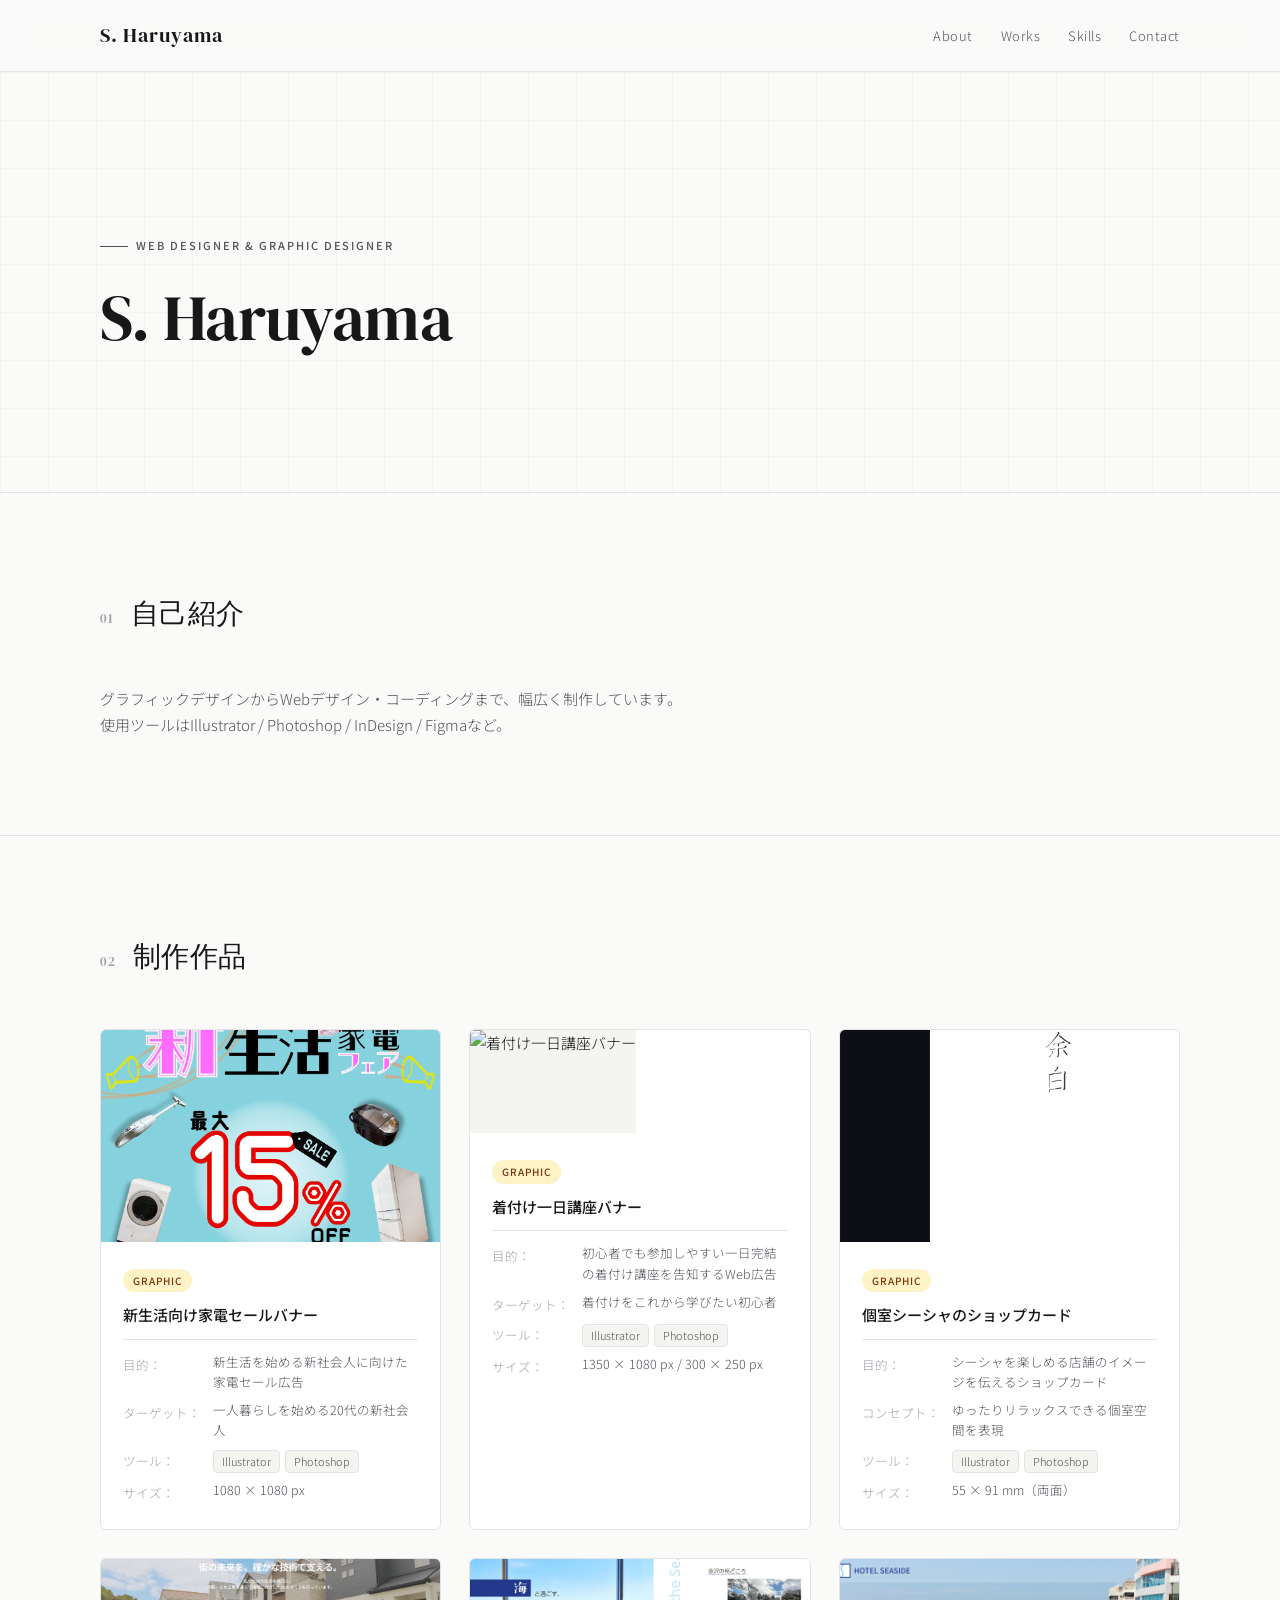
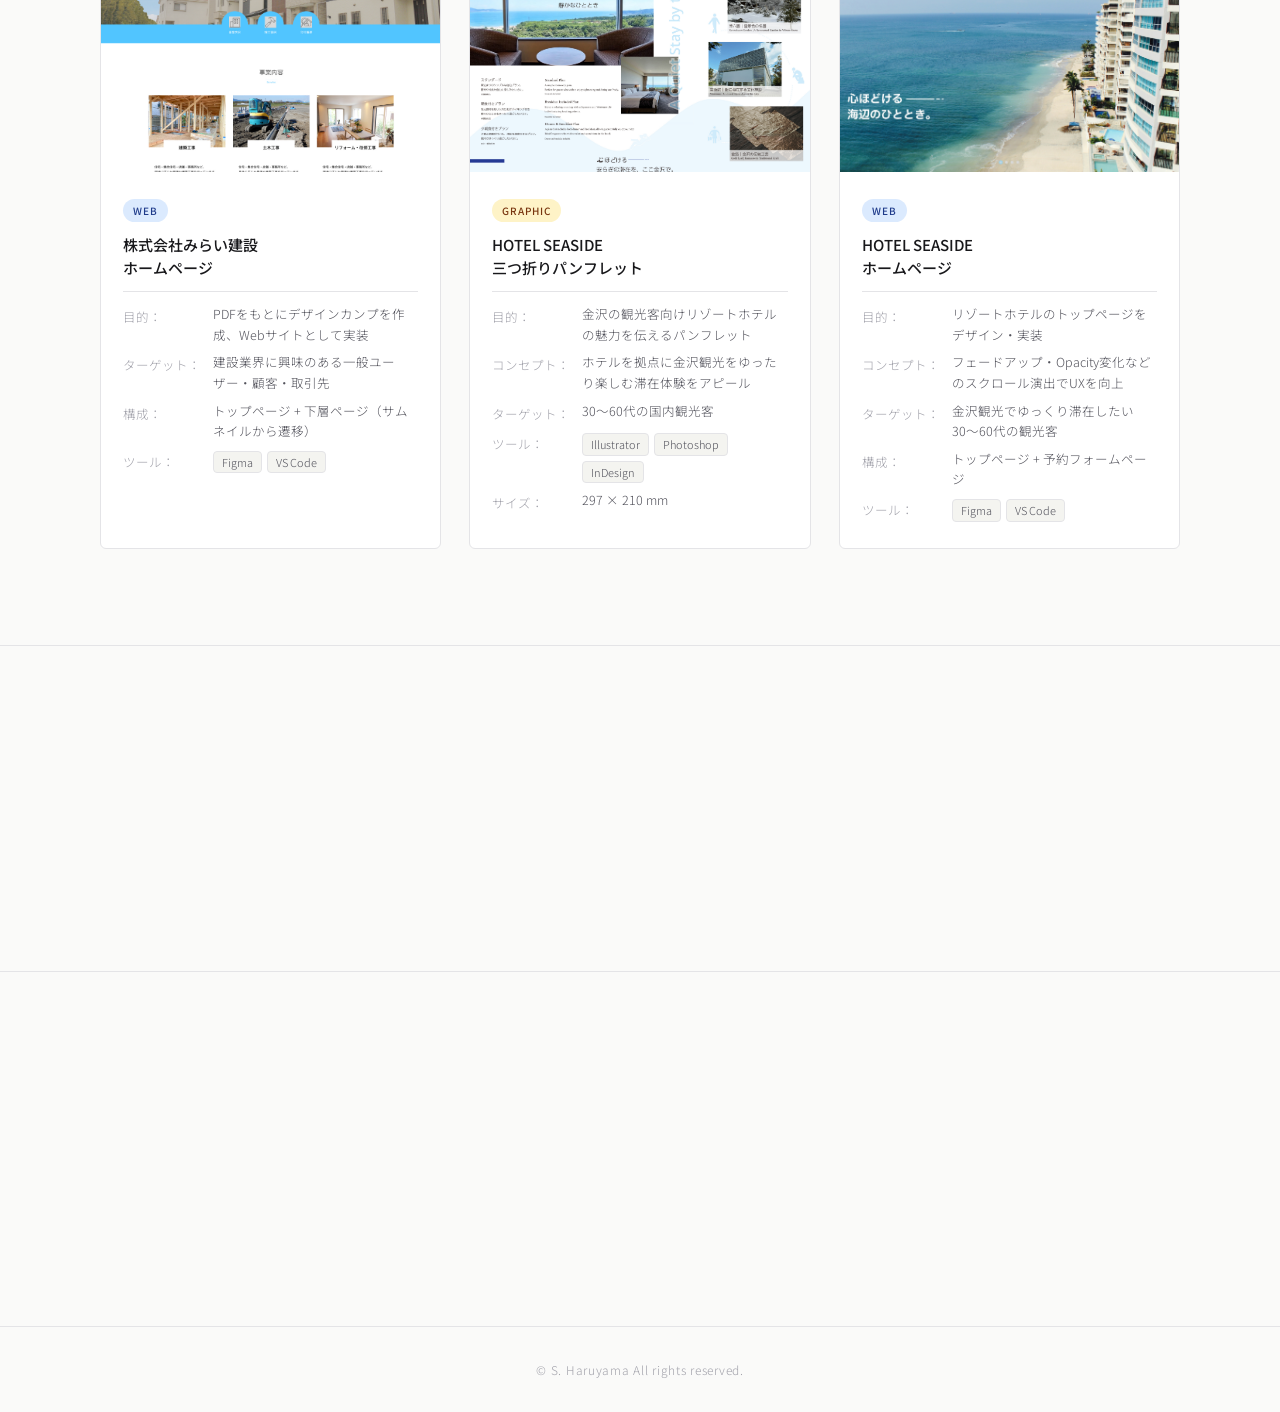
==== commit f7a8c570: "merge" ====
--- a/index.html
+++ b/index.html
@@ -61,7 +61,7 @@
       <div class="container">
         <div class="section__header fade-up">
           <span class="section__num" aria-hidden="true">02</span>
-          <h2 class="section__title">制作実績</h2>
+          <h2 class="section__title">制作作品</h2>
         </div>
 
         <div class="works-grid">
@@ -291,4 +291,4 @@
 
 </body>
 
-</html>+</html>
